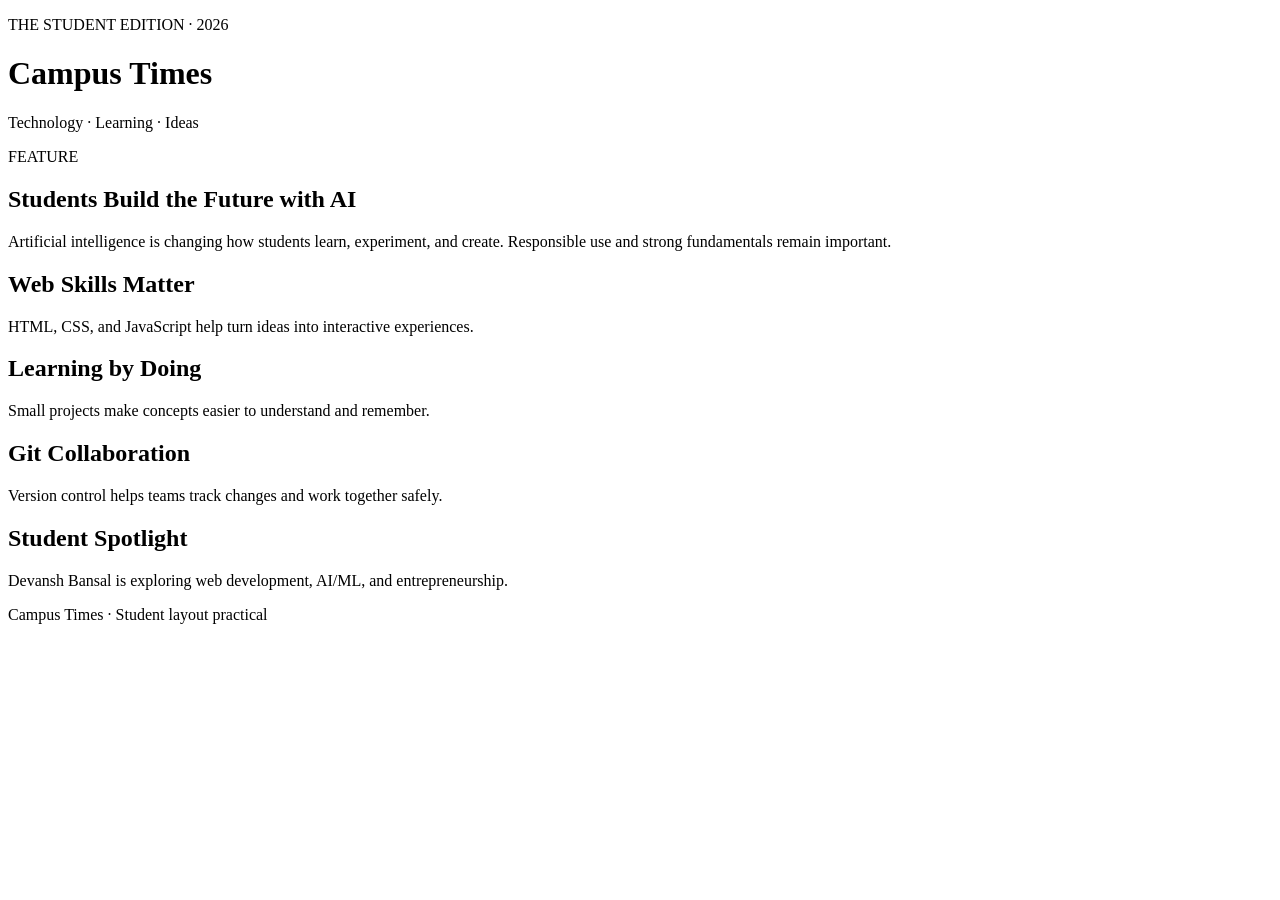
==== P11-newspaper-grid/index.html @ eee0f215 "Add P11-newspaper-grid/index.html" ====
<!doctype html><html lang="en"><head><meta charset="UTF-8"><meta name="viewport" content="width=device-width,initial-scale=1"><title>Campus Times</title><link rel="stylesheet" href="style.css"></head><body><header><p>THE STUDENT EDITION · 2026</p><h1>Campus Times</h1><p>Technology · Learning · Ideas</p></header><main class="news"><article class="lead"><span class="tag">FEATURE</span><h2>Students Build the Future with AI</h2><p>Artificial intelligence is changing how students learn, experiment, and create. Responsible use and strong fundamentals remain important.</p></article><article><h2>Web Skills Matter</h2><p>HTML, CSS, and JavaScript help turn ideas into interactive experiences.</p></article><article><h2>Learning by Doing</h2><p>Small projects make concepts easier to understand and remember.</p></article><article><h2>Git Collaboration</h2><p>Version control helps teams track changes and work together safely.</p></article><article><h2>Student Spotlight</h2><p>Devansh Bansal is exploring web development, AI/ML, and entrepreneurship.</p></article></main><footer>Campus Times · Student layout practical</footer></body></html>
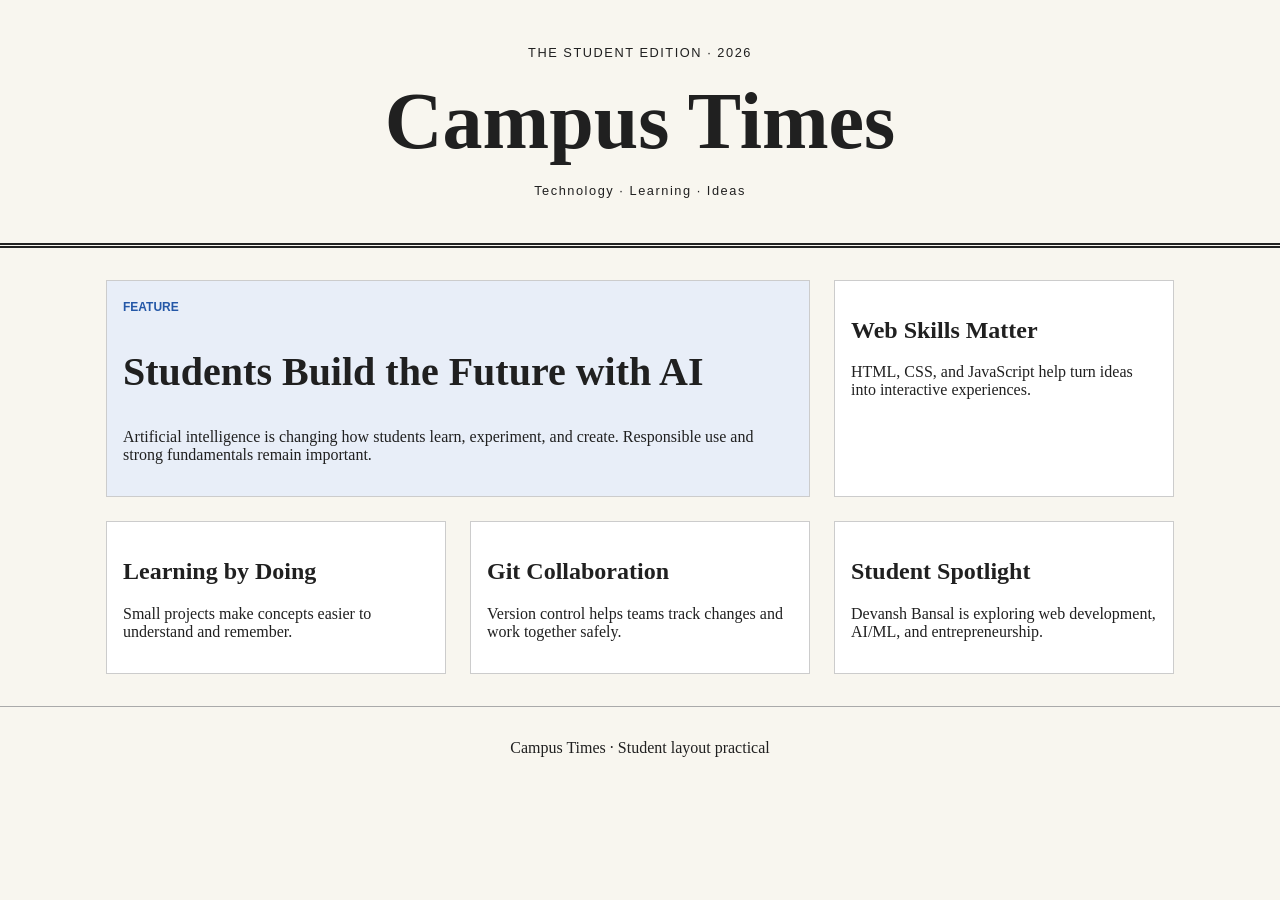
==== commit 286fe89c: "Polish practical answer formatting and code readability" ====
--- a/P11-newspaper-grid/index.html
+++ b/P11-newspaper-grid/index.html
@@ -1 +1,5 @@
-<!doctype html><html lang="en"><head><meta charset="UTF-8"><meta name="viewport" content="width=device-width,initial-scale=1"><title>Campus Times</title><link rel="stylesheet" href="style.css"></head><body><header><p>THE STUDENT EDITION · 2026</p><h1>Campus Times</h1><p>Technology · Learning · Ideas</p></header><main class="news"><article class="lead"><span class="tag">FEATURE</span><h2>Students Build the Future with AI</h2><p>Artificial intelligence is changing how students learn, experiment, and create. Responsible use and strong fundamentals remain important.</p></article><article><h2>Web Skills Matter</h2><p>HTML, CSS, and JavaScript help turn ideas into interactive experiences.</p></article><article><h2>Learning by Doing</h2><p>Small projects make concepts easier to understand and remember.</p></article><article><h2>Git Collaboration</h2><p>Version control helps teams track changes and work together safely.</p></article><article><h2>Student Spotlight</h2><p>Devansh Bansal is exploring web development, AI/ML, and entrepreneurship.</p></article></main><footer>Campus Times · Student layout practical</footer></body></html>+<!DOCTYPE html>
+<html lang="en"><head><meta charset="UTF-8"><meta name="viewport" content="width=device-width, initial-scale=1.0"><title>Campus Times</title><link rel="stylesheet" href="style.css"></head>
+<body><header><p>THE STUDENT EDITION · 2026</p><h1>Campus Times</h1><p>Technology · Learning · Ideas</p></header>
+<main class="news"><article class="lead"><span class="tag">FEATURE</span><h2>Students Build the Future with AI</h2><p>Artificial intelligence is changing how students learn, experiment, and create. Responsible use and strong fundamentals remain important.</p></article>
+<article><h2>Web Skills Matter</h2><p>HTML, CSS, and JavaScript help turn ideas into interactive experiences.</p></article><article><h2>Learning by Doing</h2><p>Small projects make concepts easier to understand and remember.</p></article><article><h2>Git Collaboration</h2><p>Version control helps teams track changes and work together safely.</p></article><article><h2>Student Spotlight</h2><p>Devansh Bansal is exploring web development, AI/ML, and entrepreneurship.</p></article></main><footer>Campus Times · Student layout practical</footer></body></html>
--- a/P11-newspaper-grid/style.css
+++ b/P11-newspaper-grid/style.css
@@ -0,0 +1 @@
+*{box-sizing:border-box}body{margin:0;font-family:Georgia,serif;color:#202020;background:#f8f6ef}header{text-align:center;padding:2rem;border-bottom:5px double #222}header h1{font-size:clamp(2.5rem,8vw,5rem);margin:.2em}header p{font: .8rem Arial;letter-spacing:.12em}.news{max-width:1100px;margin:2rem auto;padding:0 1rem;display:grid;grid-template-columns:repeat(3,minmax(0,1fr));gap:1.5rem}.news article{padding:1rem;border:1px solid #ccc;background:white}.news .lead{grid-column:span 2;background:#e8eef8}.lead h2{font-size:2.5rem}.tag{font: bold .75rem Arial;color:#2457a7}footer{text-align:center;padding:2rem;border-top:1px solid #aaa}@media(max-width:700px){.news{grid-template-columns:1fr}.news .lead{grid-column:auto}.lead h2{font-size:2rem}}
